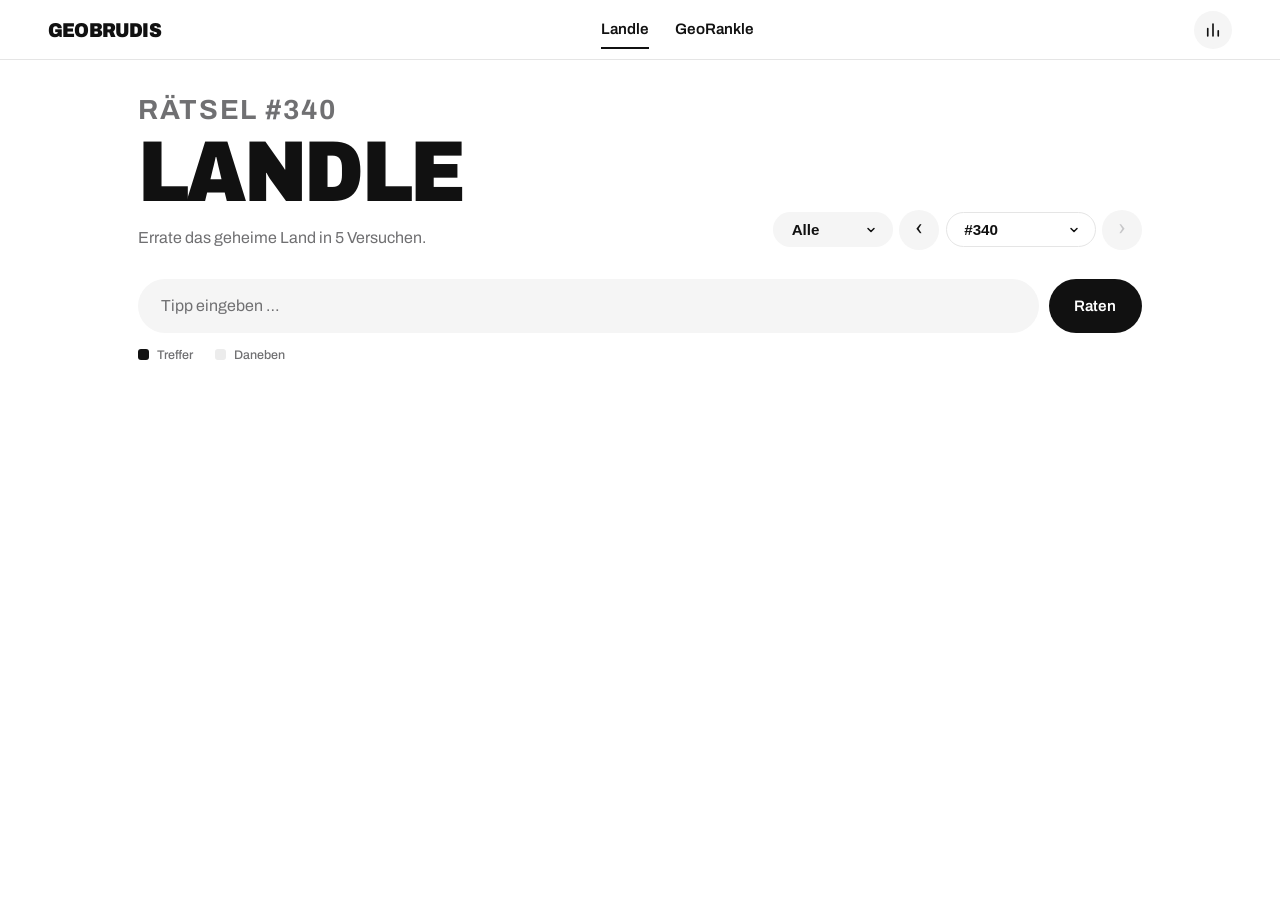
==== geoquiz/index.html @ d14ef923 "Land des Tages heißt jetzt Landle Co-Authored-By: Claude Fable 5.1 <noreply@anthropic.com> Claude-Se" ====
<!doctype html>
<html lang="de">
<head>
<meta charset="utf-8">
<meta name="viewport" content="width=device-width, initial-scale=1, maximum-scale=1, user-scalable=no, viewport-fit=cover">
<title>Geobrudis</title>
<meta name="description" content="Zwei tägliche Geografie-Rätsel: Errate das geheime Land in 5 Versuchen und finde bei GeoRankle die beste Kategorie jedes Landes.">
<link rel="icon" href="data:image/svg+xml,<svg xmlns='http://www.w3.org/2000/svg' viewBox='0 0 100 100'><text y='.9em' font-size='90'>🌍</text></svg>">
<link rel="preconnect" href="https://fonts.googleapis.com">
<link rel="preconnect" href="https://fonts.gstatic.com" crossorigin>
<link rel="stylesheet" href="https://fonts.googleapis.com/css2?family=Archivo:wdth,wght@62..125,400..900&display=swap" media="print" onload="this.media='all'">
<link rel="stylesheet" href="style.css">
</head>
<body>
<header class="top">
  <div class="brand">Geobrudis</div>
  <nav class="tabs" role="tablist">
    <button class="tab active" data-view="daily" role="tab">Landle</button>
    <button class="tab" data-view="rankle" role="tab">GeoRankle</button>
  </nav>
  <div class="top-actions">
    <button class="icon-btn" id="btn-stats" title="Statistik" aria-label="Statistik"><svg width="18" height="18" viewBox="0 0 24 24" fill="none" stroke="currentColor" stroke-width="2.2" stroke-linecap="round"><path d="M5 20V10M12 20V4M19 20v-7"/></svg></button>
  </div>
</header>

<main>
  <!-- ================= Land des Tages ================= -->
  <section id="view-daily" class="view active">
    <div class="view-head">
      <div>
        <h1 class="display"><span id="daily-num" class="num"></span>Landle</h1>
        <p class="sub" id="daily-sub">Errate das geheime Land in 5 Versuchen.</p>
      </div>
      <div class="nav" aria-label="Rätsel-Navigation">
        <select class="nav-pick nav-filter" id="daily-filter" aria-label="Filter">
          <option value="all">Alle</option>
          <option value="solved">Gelöst</option>
          <option value="open">Ungelöst</option>
        </select>
        <button class="nav-btn" id="daily-prev" aria-label="Vorheriges Rätsel">‹</button>
        <select class="nav-pick" id="daily-pick" aria-label="Rätsel wählen"></select>
        <button class="nav-btn" id="daily-next" aria-label="Nächstes Rätsel">›</button>
      </div>
    </div>

    <form id="guess-form" class="guess-form" autocomplete="off" role="search">
      <div class="combo">
        <input id="guess-input" type="search" name="q" placeholder="Tipp eingeben …" aria-label="Tipp" role="combobox" aria-autocomplete="list" autocomplete="off" autocorrect="off" autocapitalize="off" spellcheck="false" enterkeyhint="go" data-lpignore="true" data-1p-ignore data-form-type="other">
        <ul id="suggest" class="suggest" hidden></ul>
      </div>
      <button type="submit" class="primary" id="guess-btn">Raten</button>
    </form>
    <div class="legend">
      <span><i class="sq ok"></i> Treffer</span>
      <span><i class="sq miss"></i> Daneben</span>
    </div>

    <div id="guesses" class="guesses"></div>

    <div id="daily-result" class="result" hidden></div>
  </section>

  <!-- ================= GeoRankle ================= -->
  <section id="view-rankle" class="view">
    <div class="view-head">
      <div>
        <h1 class="display"><span id="rankle-num" class="num"></span>GeoRankle</h1>
        <p class="sub">Wähle für jedes Land die der acht Kategorien, in der es am besten abschneidet.</p>
      </div>
      <div class="nav" aria-label="Rätsel-Navigation">
        <select class="nav-pick nav-filter" id="rankle-filter" aria-label="Filter">
          <option value="all">Alle</option>
          <option value="solved">Gelöst</option>
          <option value="open">Ungelöst</option>
        </select>
        <button class="nav-btn" id="rankle-prev" aria-label="Vorheriges Rätsel">‹</button>
        <select class="nav-pick" id="rankle-pick" aria-label="Rätsel wählen"></select>
        <button class="nav-btn" id="rankle-next" aria-label="Nächstes Rätsel">›</button>
      </div>
    </div>

    <div id="rankle-board" class="rankle-board">
      <div class="rankle-status">
        <div class="rounds" id="rankle-rounds"></div>
        <div class="score"><strong id="rankle-score">0</strong>/ 800 Punkte</div>
      </div>

      <div class="flag-card" id="flag-card">
        <div class="flag-wrap" id="flag-wrap"></div>
        <div class="flag-meta">
          <h2 id="rankle-country" class="display"></h2>
          <p class="muted" id="rankle-country-sub"></p>
        </div>
      </div>

      <div id="cat-grid" class="cat-grid"></div>

    </div>

    <div id="rankle-result" class="result" hidden></div>
  </section>
</main>

<!-- Modals -->
<div class="modal" id="modal-stats" hidden>
  <div class="modal-box">
    <button class="modal-close" data-close>✕</button>
    <div id="stats-content"></div>
  </div>
</div>

<div id="toast" class="toast" hidden></div>

<script src="data.js"></script>
<script src="app.js"></script>
</body>
</html>
---- geoquiz/style.css ----
/* GeoQuiz – Look angelehnt an nike.com: Weiß, Schwarz, Grau, Volt als Akzent,
   große Versal-Headlines, Pill-Buttons, kaum Rahmen, viel Weißraum. */
:root {
  --bg: #ffffff;
  --surface: #f5f5f5;
  --surface2: #ececec;
  --line: #e5e5e5;
  --text: #111111;
  --muted: #707072;
  --volt: #d9ff3d;
  --volt-deep: #c4f000;
  --red: #d33a1a;
  --miss-text: #6e6e73;
  --pill: 999px;
  --r: 12px;
  --font: "Archivo", "Helvetica Now Display", "Helvetica Neue", Helvetica, Arial, sans-serif;
  color-scheme: light;
}

* { box-sizing: border-box; }
html, body { margin: 0; padding: 0; }
html { touch-action: manipulation; -webkit-text-size-adjust: 100%; }
body {
  font-family: var(--font);
  background: var(--bg);
  color: var(--text);
  min-height: 100vh;
  line-height: 1.5;
  font-size: 16px;
  -webkit-font-smoothing: antialiased;
}
button { font: inherit; cursor: pointer; touch-action: manipulation; -webkit-tap-highlight-color: transparent; color: inherit; }
input { font: inherit; }
h1, h2, h3 { margin: 0; text-wrap: balance; }
.muted { color: var(--muted); }
[hidden] { display: none !important; }
:focus-visible { outline: 2px solid var(--text); outline-offset: 3px; }
@media (prefers-reduced-motion: reduce) { *, *::before, *::after { animation: none !important; transition: none !important; } }

/* Typografie ---------------------------------------------------------- */
.display {
  font-weight: 900; text-transform: uppercase; letter-spacing: -.03em; line-height: .92;
  font-variation-settings: "wdth" 88;
}
.eyebrow { font-size: .75rem; font-weight: 600; text-transform: uppercase; letter-spacing: .12em; color: var(--muted); }

/* Header ------------------------------------------------------------- */
.top {
  display: flex; align-items: center; gap: 1.5rem;
  height: 60px; padding: 0 clamp(1rem, 4vw, 3rem);
  background: var(--bg); border-bottom: 1px solid var(--line);
  position: sticky; top: 0; z-index: 10;
}
.brand { font-weight: 900; font-size: 1.25rem; letter-spacing: -.04em; text-transform: uppercase; white-space: nowrap; font-variation-settings: "wdth" 88; }
.tabs { display: flex; gap: 1.6rem; margin: 0 auto; }
.tab {
  border: 0; background: none; padding: .4rem 0; font-weight: 600; font-size: .95rem; white-space: nowrap;
  color: var(--text); position: relative;
}
.tab::after { content: ""; position: absolute; left: 0; right: 0; bottom: -2px; height: 2px; background: var(--text); transform: scaleX(0); transition: transform .18s ease; transform-origin: left; }
.tab:hover::after, .tab.active::after { transform: scaleX(1); }
.top-actions { display: flex; gap: .4rem; }
.icon-btn { border: 0; background: var(--surface); color: var(--text); border-radius: 50%; width: 38px; height: 38px; font-size: 1rem; display: grid; place-items: center; transition: background .15s; }
.icon-btn:hover { background: var(--surface2); }

main { max-width: 1100px; margin: 0 auto; padding: 0 clamp(1rem, 4vw, 3rem) 4rem; }
.view { display: none; }
.view.active { display: block; }

/* Hero je Ansicht ----------------------------------------------------- */
.view-head { display: flex; justify-content: space-between; align-items: flex-end; gap: 1.5rem; flex-wrap: wrap; padding: 2.4rem 0 1.4rem; }
.view-head h1 { font-size: clamp(2.6rem, 8vw, 5.4rem); }
.view-head h1 .num { display: block; font-size: .32em; font-weight: 700; letter-spacing: .06em; color: var(--muted); margin-bottom: .35em; font-variation-settings: "wdth" 100; }
.sub { margin: .8rem 0 0; color: var(--muted); max-width: 46ch; font-size: 1rem; }
.nav { display: flex; align-items: center; gap: .4rem; }
.nav-btn { border: 0; background: var(--surface); color: var(--text); border-radius: 50%; width: 40px; height: 40px; font-size: 1.4rem; line-height: 1; display: grid; place-items: center; padding-bottom: 3px; transition: background .15s; }
.nav-btn:hover:not(:disabled) { background: var(--surface2); }
.nav-btn:disabled { color: #c6c6c8; cursor: not-allowed; }
.nav-pick { appearance: none; -webkit-appearance: none; border: 1.5px solid var(--line); background: var(--bg) url("data:image/svg+xml,%3Csvg xmlns='http://www.w3.org/2000/svg' width='12' height='12' viewBox='0 0 24 24' fill='none' stroke='%23111' stroke-width='3' stroke-linecap='round' stroke-linejoin='round'%3E%3Cpath d='M6 9l6 6 6-6'/%3E%3C/svg%3E") no-repeat right .9rem center; color: var(--text); padding: .5rem 2.2rem .5rem 1.1rem; border-radius: var(--pill); font-weight: 700; font-size: .95rem; cursor: pointer; min-width: 150px; font-variant-numeric: tabular-nums; transition: border-color .15s; }
.nav-pick:hover, .nav-pick:focus { border-color: var(--text); outline: none; }
.nav-filter { min-width: 0; background-color: var(--surface); border-color: transparent; font-weight: 600; }
.nav { flex-wrap: wrap; }
.chip-btn { border: 1.5px solid var(--line); background: var(--bg); color: var(--text); padding: .45rem 1.05rem; border-radius: var(--pill); font-weight: 600; font-size: .9rem; transition: border-color .15s, background .15s, color .15s; }
.chip-btn:hover { border-color: var(--text); }
.chip-btn.active { background: var(--text); border-color: var(--text); color: #fff; }

/* Buttons ------------------------------------------------------------- */
.primary { background: var(--text); color: #fff; border: 0; border-radius: var(--pill); padding: .85rem 1.6rem; font-weight: 600; font-size: .95rem; transition: background .15s, transform .12s; }
.primary:hover { background: #333; }
.primary:active { transform: scale(.98); }
.primary:disabled { background: #cacacb; cursor: not-allowed; }
.ghost { background: var(--bg); color: var(--text); border: 1.5px solid var(--line); border-radius: var(--pill); padding: .8rem 1.5rem; font-weight: 600; font-size: .95rem; transition: border-color .15s; }
.ghost:hover { border-color: var(--text); }

/* Eingabe -------------------------------------------------------------- */
.guess-form { display: flex; gap: .6rem; margin: .4rem 0 .8rem; }
.combo { position: relative; flex: 1; }
#guess-input { width: 100%; font-size: 16px; padding: .9rem 1.4rem; border-radius: var(--pill); border: 1.5px solid transparent; background: var(--surface); color: var(--text); outline: none; transition: background .15s, border-color .15s; }
#guess-input::placeholder { color: var(--muted); }
#guess-input:hover { background: var(--surface2); }
#guess-input:focus { background: var(--bg); border-color: var(--text); }
#guess-input:disabled { background: var(--surface); color: var(--muted); }
#guess-input::-webkit-search-decoration, #guess-input::-webkit-search-cancel-button, #guess-input::-webkit-search-results-button { -webkit-appearance: none; display: none; }
#guess-input:-webkit-autofill, #guess-input:-webkit-autofill:hover, #guess-input:-webkit-autofill:focus { -webkit-box-shadow: 0 0 0 1000px var(--surface) inset; -webkit-text-fill-color: var(--text); caret-color: var(--text); }
.suggest { position: absolute; left: .6rem; right: .6rem; top: calc(100% + 6px); z-index: 20; list-style: none; margin: 0; padding: .4rem; background: var(--bg); border: 1px solid var(--line); border-radius: 16px; box-shadow: 0 12px 32px rgba(0,0,0,.12); max-height: 300px; overflow-y: auto; }
.suggest li { padding: .6rem .9rem; border-radius: 10px; display: flex; gap: .6rem; align-items: center; cursor: pointer; font-weight: 500; }
.suggest li.sel, .suggest li:hover { background: var(--surface); }
.suggest .alias { color: var(--muted); font-size: .85em; margin-left: auto; font-weight: 400; }
.legend { display: flex; flex-wrap: wrap; gap: .4rem 1.4rem; color: var(--muted); font-size: .78rem; font-weight: 500; margin-bottom: 1.6rem; }
.sq { display: inline-block; width: 11px; height: 11px; border-radius: 3px; vertical-align: -1px; margin-right: 5px; }
.sq.ok { background: var(--text); } .sq.miss { background: var(--surface2); }

/* Tipp-Zeilen --------------------------------------------------------- */
.guesses { display: flex; flex-direction: column; gap: 1.4rem; }
.guess { animation: rise .32s cubic-bezier(.2,.7,.2,1); }
@keyframes rise { from { transform: translateY(10px); opacity: 0; } to { transform: none; opacity: 1; } }
.guess-title { display: flex; align-items: baseline; gap: .7rem; margin-bottom: .6rem; font-weight: 700; font-size: 1.15rem; letter-spacing: -.01em; }
.guess-title .mini-flag { width: 34px; height: 24px; border-radius: 3px; overflow: hidden; flex-shrink: 0; align-self: center; box-shadow: 0 0 0 1px rgba(0,0,0,.08); }
.guess-title .mini-flag svg { width: 100%; height: 100%; display: block; }
.guess-title .cap { color: var(--muted); font-weight: 400; font-size: .85rem; }
.cells { display: grid; grid-template-columns: repeat(6, minmax(0, 1fr)); gap: .4rem; }
.cell.wide { grid-column: span 2; }
.cell {
  border-radius: var(--r); padding: .55rem .4rem; min-height: 74px;
  display: flex; flex-direction: column; align-items: center; justify-content: center; text-align: center;
  background: var(--surface); color: var(--miss-text); font-size: .8rem; overflow: hidden;
}
.cell .lbl { font-size: .6rem; font-weight: 600; text-transform: uppercase; letter-spacing: .1em; opacity: .8; margin-bottom: .2rem; }
.cell .val { font-weight: 700; line-height: 1.2; overflow-wrap: anywhere; hyphens: auto; font-variant-numeric: tabular-nums; }
.cell .arrow { font-size: 1.1rem; line-height: 1; margin-top: .15rem; font-weight: 700; }
.cell.ok { background: var(--text); color: #fff; }
.chips { display: flex; flex-wrap: wrap; gap: 4px; justify-content: center; }
.chip { padding: 2px 8px; border-radius: var(--pill); background: rgba(0,0,0,.07); font-size: .7rem; font-weight: 600; white-space: nowrap; }
.cell.ok .chip { background: rgba(255,255,255,.18); }
.chip.hit { background: var(--text); color: #fff; }
.cell.ok .chip.hit { background: #fff; color: var(--text); }
.dot { display: inline-block; width: 9px; height: 9px; border-radius: 50%; margin-right: 4px; vertical-align: -1px; box-shadow: inset 0 0 0 1px rgba(0,0,0,.15); }
@media (max-width: 720px) {
  .cells { grid-template-columns: repeat(4, minmax(0, 1fr)); }
  .cell { min-height: 66px; font-size: .74rem; padding: .5rem .25rem; }
}

/* Ergebnis ------------------------------------------------------------ */
.result { margin-top: 2.4rem; padding: 2.4rem clamp(1rem, 4vw, 3rem); background: var(--surface); border-radius: 24px; animation: rise .35s cubic-bezier(.2,.7,.2,1); }
.result .big-flag { width: 200px; height: 150px; border-radius: 6px; overflow: hidden; margin: 0 auto 1.4rem; box-shadow: 0 16px 40px rgba(0,0,0,.14); }
.result .big-flag svg { width: 100%; height: 100%; display: block; }
.result h2 { text-align: center; font-size: clamp(1.8rem, 5vw, 3rem); }
.result .facts { display: flex; flex-wrap: wrap; justify-content: center; gap: .3rem 1.2rem; color: var(--muted); font-size: .9rem; margin: .9rem 0 1.4rem; }
.result .actions { display: flex; gap: .6rem; flex-wrap: wrap; justify-content: center; }
.countdown { text-align: center; color: var(--muted); margin-top: 1.2rem; font-size: .85rem; }
.countdown strong { color: var(--text); font-variant-numeric: tabular-nums; }

/* Statistik ----------------------------------------------------------- */
.stat-grid { display: grid; grid-template-columns: repeat(auto-fit, minmax(100px, 1fr)); gap: .5rem; margin: 1rem 0 1.6rem; }
.stat-grid div { background: var(--surface); border-radius: var(--r); padding: .9rem .6rem; text-align: center; }
.stat-grid strong { display: block; font-size: 1.8rem; font-weight: 900; letter-spacing: -.03em; line-height: 1; margin-bottom: .3rem; }
.stat-grid span { color: var(--muted); font-size: .72rem; text-transform: uppercase; letter-spacing: .08em; font-weight: 600; }
.dist { display: grid; grid-template-columns: auto 1fr; gap: .35rem .7rem; align-items: center; margin: .6rem 0; font-weight: 600; }
.dist .bar { background: var(--surface2); border-radius: 4px; height: 22px; min-width: 26px; color: var(--text); font-size: .8rem; font-weight: 700; display: flex; align-items: center; justify-content: flex-end; padding-right: 7px; }
.dist .bar.hl { background: var(--volt); }

/* GeoRankle ----------------------------------------------------------- */
.rankle-status { display: flex; justify-content: space-between; align-items: center; margin-bottom: 1.4rem; gap: 1rem; flex-wrap: wrap; }
.rounds { display: flex; gap: .35rem; }
.round-dot { width: 34px; height: 34px; border-radius: 50%; background: var(--surface); display: grid; place-items: center; font-size: .72rem; font-weight: 700; color: var(--muted); font-variant-numeric: tabular-nums; }
.round-dot.cur { background: var(--bg); box-shadow: inset 0 0 0 2px var(--text); color: var(--text); }
.round-dot.g { background: var(--text); color: #fff; }
.round-dot.y { background: var(--volt); color: var(--text); }
.round-dot.r { background: var(--red); color: #fff; }
.score { font-size: .9rem; font-weight: 600; color: var(--muted); }
.score strong { font-size: 1.9rem; font-weight: 900; letter-spacing: -.03em; color: var(--text); margin: 0 .2rem; font-variant-numeric: tabular-nums; }
.flag-card { display: flex; align-items: center; gap: clamp(1.2rem, 4vw, 3rem); margin-bottom: 1.6rem; }
.flag-wrap { width: 300px; max-width: 48%; aspect-ratio: 4 / 3; border-radius: 8px; overflow: hidden; flex-shrink: 0; box-shadow: 0 20px 50px rgba(0,0,0,.16); background: #000; }
.flag-wrap svg { width: 100%; height: 100%; display: block; }
.flag-meta h2 { font-size: clamp(2rem, 6vw, 4rem); }
.flag-meta p { margin: .6rem 0 0; }
.cat-grid { display: grid; grid-template-columns: repeat(auto-fill, minmax(160px, 1fr)); gap: .5rem; }
.cat {
  background: var(--bg); border: 1.5px solid var(--line); border-radius: var(--r); padding: .75rem .85rem; text-align: left;
  display: flex; flex-direction: column; gap: .15rem; min-height: 64px; transition: border-color .15s, background .15s;
}
.cat:hover:not(:disabled) { border-color: var(--text); }
.cat:disabled { cursor: not-allowed; background: var(--surface); border-color: transparent; color: var(--miss-text); }
.cat .cn { font-weight: 700; font-size: .92rem; overflow-wrap: anywhere; hyphens: auto; }
.cat { -webkit-touch-callout: none; user-select: none; -webkit-user-select: none; }
.cat-tip { position: fixed; z-index: 70; background: var(--text); color: #fff; padding: .55rem .8rem; border-radius: 10px; font-size: .82rem; line-height: 1.35; box-shadow: 0 10px 30px rgba(0,0,0,.25); pointer-events: none; animation: rise .15s ease; }
.cat .cd { color: var(--muted); font-size: .72rem; }
.cat:disabled .cd { color: var(--miss-text); }
.cat.used .cn { text-decoration: line-through; }
.reveal { margin-top: 1.6rem; padding-top: 1.4rem; border-top: 1px solid var(--line); animation: rise .3s cubic-bezier(.2,.7,.2,1); }
.reveal .headline { display: flex; align-items: center; gap: 1.2rem; flex-wrap: wrap; margin-bottom: 1rem; }
.pts { font-size: 2.2rem; font-weight: 900; letter-spacing: -.03em; padding: .3rem 1rem; border-radius: var(--r); background: var(--surface); font-variant-numeric: tabular-nums; }
.pts.g { background: var(--text); color: #fff; } .pts.y { background: var(--volt); } .pts.r { background: var(--red); color: #fff; }
.rank-table { width: 100%; border-collapse: collapse; font-size: .88rem; }
.rank-table td, .rank-table th { padding: .5rem .6rem; border-bottom: 1px solid var(--line); text-align: left; }
.rank-table th { color: var(--muted); font-weight: 600; font-size: .68rem; text-transform: uppercase; letter-spacing: .1em; }
.rank-table tr.pick { background: var(--surface); }
.rank-table tr.best { background: var(--volt); }
.rank-table tr.used td { color: var(--miss-text); text-decoration: line-through; }
.rank-table .r { font-weight: 800; white-space: nowrap; font-variant-numeric: tabular-nums; }
.rank-table .v { text-align: right; white-space: nowrap; font-variant-numeric: tabular-nums; }
.table-wrap { overflow: auto; max-height: 360px; border-radius: var(--r); border: 1px solid var(--line); margin: .8rem 0; }
.rounds-summary { display: grid; grid-template-columns: repeat(auto-fill, minmax(230px, 1fr)); gap: .5rem; margin: 1.2rem 0; }
.rs { background: var(--bg); border-radius: var(--r); padding: .7rem .8rem; display: flex; gap: .7rem; align-items: center; }
.rs .mini-flag { width: 44px; height: 33px; border-radius: 3px; overflow: hidden; flex-shrink: 0; box-shadow: 0 0 0 1px rgba(0,0,0,.08); }
.rs .mini-flag svg { width: 100%; height: 100%; display: block; }
.rs .rs-body { font-size: .8rem; line-height: 1.3; min-width: 0; color: var(--muted); }
.rs .rs-body strong { display: block; color: var(--text); }
.rs .rs-pts { margin-left: auto; font-weight: 900; font-size: 1.3rem; letter-spacing: -.02em; font-variant-numeric: tabular-nums; }
.rs-pts.g { color: var(--text); } .rs-pts.y { color: var(--volt-deep); } .rs-pts.r { color: var(--red); }

/* Modals / Toast / Footer -------------------------------------------- */
.modal { position: fixed; inset: 0; background: rgba(17,17,17,.45); display: flex; align-items: center; justify-content: center; z-index: 50; padding: 1rem; }
.modal-box { background: var(--bg); border-radius: 24px; padding: 2rem; max-width: 580px; width: 100%; max-height: 90vh; overflow-y: auto; position: relative; box-shadow: 0 30px 80px rgba(0,0,0,.25); }
.modal-box h2 { font-size: 1.6rem; font-weight: 900; letter-spacing: -.03em; text-transform: uppercase; margin-bottom: .8rem; }
.modal-box p, .modal-box li { color: #333; font-size: .95rem; }
.modal-close { position: absolute; top: 1rem; right: 1rem; border: 0; background: var(--surface); border-radius: 50%; width: 36px; height: 36px; }
.toast { position: fixed; bottom: 1.5rem; left: 50%; transform: translateX(-50%); background: var(--text); color: #fff; padding: .7rem 1.2rem; border-radius: var(--pill); font-weight: 600; z-index: 60; box-shadow: 0 10px 30px rgba(0,0,0,.2); }

@media (max-width: 600px) {
  .top { height: auto; flex-wrap: wrap; gap: .6rem 1rem; padding: .7rem 1rem; }
  .brand { order: 1; }
  .top-actions { order: 2; margin-left: auto; }
  .tabs { order: 3; width: 100%; margin: 0; gap: 1.4rem; }
  .view-head { padding-top: 1.6rem; }
  .result { padding: 1.8rem 1.2rem; border-radius: 18px; }
  .nav { gap: .3rem; }
  .nav-btn { width: 36px; height: 36px; }
  .nav-pick { min-width: 0; padding: .45rem 1.9rem .45rem .9rem; background-position: right .7rem center; }
  .nav-pick:not(.nav-filter) { min-width: 108px; }

  /* GeoRankle: Flagge, Name und die 8 Kategorien nach dem Scrollen auf einen Blick */
  .rankle-status { margin-bottom: .8rem; }
  .round-dot { width: 28px; height: 28px; font-size: .65rem; }
  .flag-card { flex-direction: column; align-items: flex-start; gap: .8rem; margin-bottom: 1rem; }
  .flag-wrap { width: 56%; max-width: 56%; box-shadow: 0 10px 26px rgba(0,0,0,.14); }
  .flag-meta h2 { font-size: 1.9rem; }
  .flag-meta p { font-size: .85rem; margin-top: .25rem; }
  .cat-grid { grid-template-columns: repeat(2, minmax(0, 1fr)); gap: .45rem; }
  .cat { min-height: 0; padding: .6rem .75rem; justify-content: center; }
  .cat .cn { font-size: .88rem; line-height: 1.25; }
  .cat .cd { display: none; }
}
}
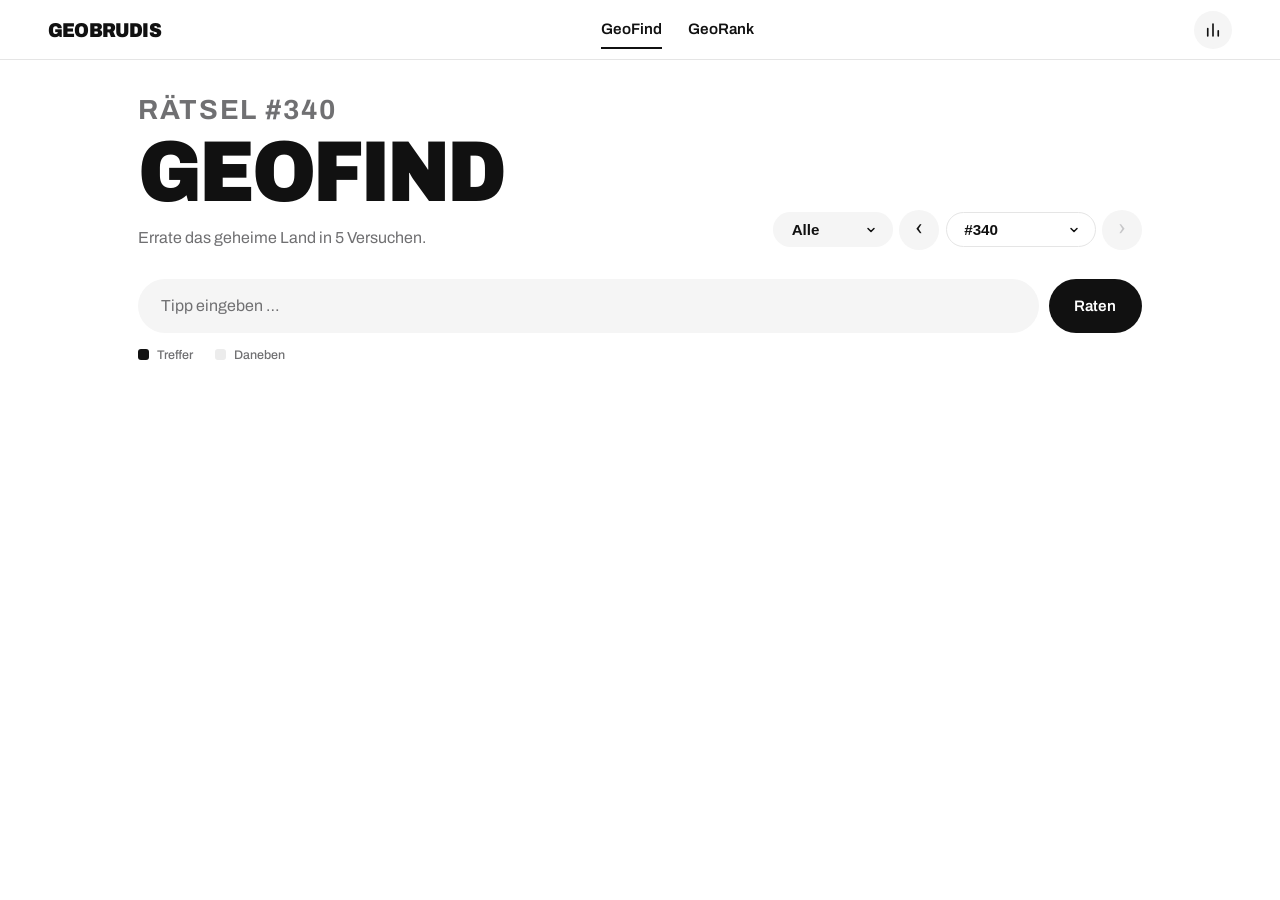
==== commit a3859b00: "Spiele heißen jetzt GeoFind und GeoRank Co-Authored-By: Claude Fable 5.1 <noreply@anthropic.com> Cla" ====
--- a/geoquiz/index.html
+++ b/geoquiz/index.html
@@ -4,7 +4,7 @@
 <meta charset="utf-8">
 <meta name="viewport" content="width=device-width, initial-scale=1, maximum-scale=1, user-scalable=no, viewport-fit=cover">
 <title>Geobrudis</title>
-<meta name="description" content="Zwei tägliche Geografie-Rätsel: Errate das geheime Land in 5 Versuchen und finde bei GeoRankle die beste Kategorie jedes Landes.">
+<meta name="description" content="Zwei tägliche Geografie-Rätsel: Errate das geheime Land in 5 Versuchen und finde bei GeoRank die beste Kategorie jedes Landes.">
 <link rel="icon" href="data:image/svg+xml,<svg xmlns='http://www.w3.org/2000/svg' viewBox='0 0 100 100'><text y='.9em' font-size='90'>🌍</text></svg>">
 <link rel="preconnect" href="https://fonts.googleapis.com">
 <link rel="preconnect" href="https://fonts.gstatic.com" crossorigin>
@@ -15,8 +15,8 @@
 <header class="top">
   <div class="brand">Geobrudis</div>
   <nav class="tabs" role="tablist">
-    <button class="tab active" data-view="daily" role="tab">Landle</button>
-    <button class="tab" data-view="rankle" role="tab">GeoRankle</button>
+    <button class="tab active" data-view="daily" role="tab">GeoFind</button>
+    <button class="tab" data-view="rankle" role="tab">GeoRank</button>
   </nav>
   <div class="top-actions">
     <button class="icon-btn" id="btn-stats" title="Statistik" aria-label="Statistik"><svg width="18" height="18" viewBox="0 0 24 24" fill="none" stroke="currentColor" stroke-width="2.2" stroke-linecap="round"><path d="M5 20V10M12 20V4M19 20v-7"/></svg></button>
@@ -28,7 +28,7 @@
   <section id="view-daily" class="view active">
     <div class="view-head">
       <div>
-        <h1 class="display"><span id="daily-num" class="num"></span>Landle</h1>
+        <h1 class="display"><span id="daily-num" class="num"></span>GeoFind</h1>
         <p class="sub" id="daily-sub">Errate das geheime Land in 5 Versuchen.</p>
       </div>
       <div class="nav" aria-label="Rätsel-Navigation">
@@ -64,7 +64,7 @@
   <section id="view-rankle" class="view">
     <div class="view-head">
       <div>
-        <h1 class="display"><span id="rankle-num" class="num"></span>GeoRankle</h1>
+        <h1 class="display"><span id="rankle-num" class="num"></span>GeoRank</h1>
         <p class="sub">Wähle für jedes Land die der acht Kategorien, in der es am besten abschneidet.</p>
       </div>
       <div class="nav" aria-label="Rätsel-Navigation">
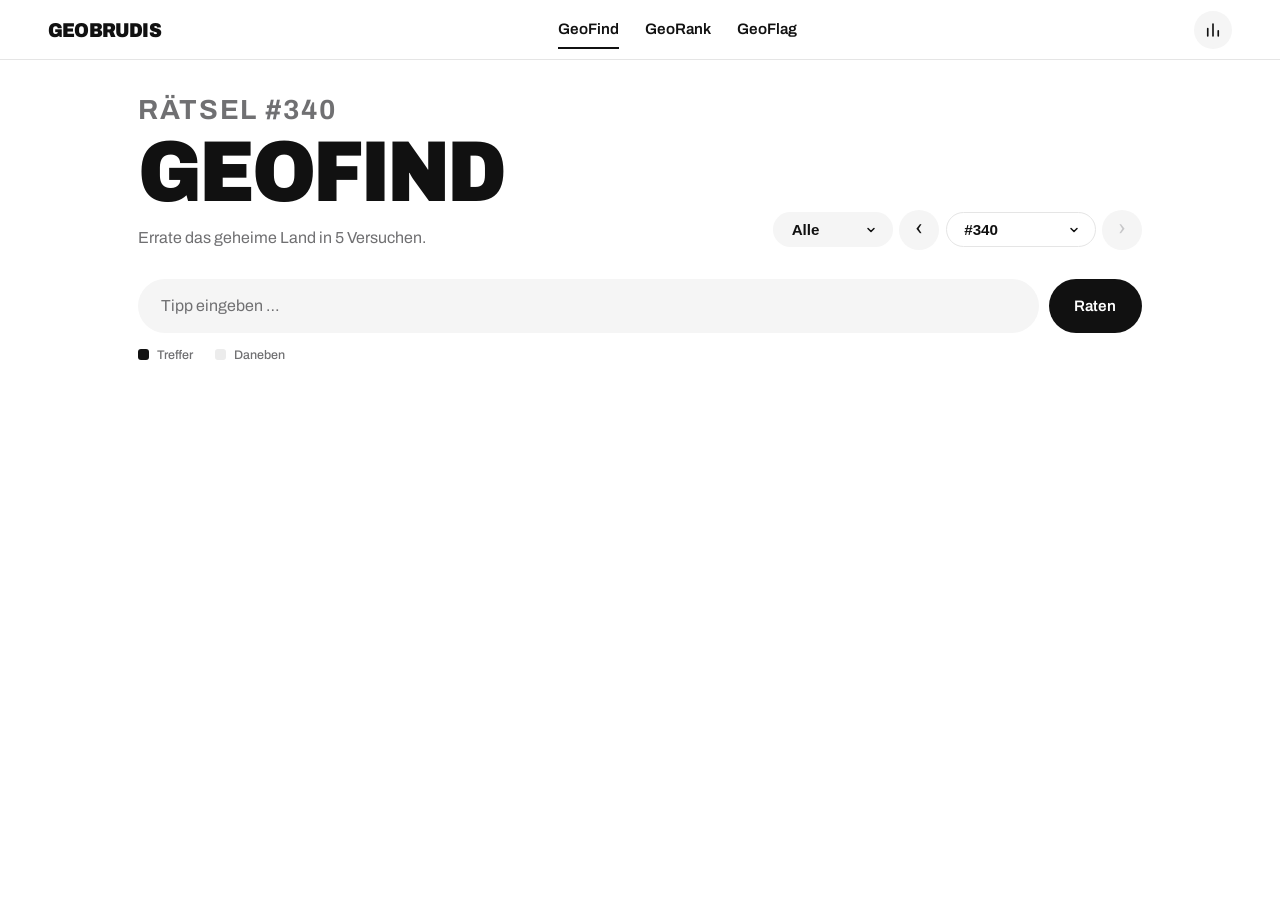
==== commit 1ad7ffca: "GeoFlag: drittes Spiel, 10 Flaggen je vier Länder zur Auswahl Ablenker aus demselben Kontinent mit ä" ====
--- a/geoquiz/index.html
+++ b/geoquiz/index.html
@@ -4,7 +4,7 @@
 <meta charset="utf-8">
 <meta name="viewport" content="width=device-width, initial-scale=1, maximum-scale=1, user-scalable=no, viewport-fit=cover">
 <title>Geobrudis</title>
-<meta name="description" content="Zwei tägliche Geografie-Rätsel: Errate das geheime Land in 5 Versuchen und finde bei GeoRank die beste Kategorie jedes Landes.">
+<meta name="description" content="Drei tägliche Geografie-Rätsel: Errate das geheime Land in 5 Versuchen und finde bei GeoRank die beste Kategorie jedes Landes.">
 <link rel="icon" href="data:image/svg+xml,<svg xmlns='http://www.w3.org/2000/svg' viewBox='0 0 100 100'><text y='.9em' font-size='90'>🌍</text></svg>">
 <link rel="preconnect" href="https://fonts.googleapis.com">
 <link rel="preconnect" href="https://fonts.gstatic.com" crossorigin>
@@ -17,6 +17,7 @@
   <nav class="tabs" role="tablist">
     <button class="tab active" data-view="daily" role="tab">GeoFind</button>
     <button class="tab" data-view="rankle" role="tab">GeoRank</button>
+    <button class="tab" data-view="flag" role="tab">GeoFlag</button>
   </nav>
   <div class="top-actions">
     <button class="icon-btn" id="btn-stats" title="Statistik" aria-label="Statistik"><svg width="18" height="18" viewBox="0 0 24 24" fill="none" stroke="currentColor" stroke-width="2.2" stroke-linecap="round"><path d="M5 20V10M12 20V4M19 20v-7"/></svg></button>
@@ -65,7 +66,7 @@
     <div class="view-head">
       <div>
         <h1 class="display"><span id="rankle-num" class="num"></span>GeoRank</h1>
-        <p class="sub">Wähle für jedes Land die der acht Kategorien, in der es am besten abschneidet.</p>
+        <p class="sub">Welche Kategorie ist die Stärke des Landes?</p>
       </div>
       <div class="nav" aria-label="Rätsel-Navigation">
         <select class="nav-pick nav-filter" id="rankle-filter" aria-label="Filter">
@@ -99,6 +100,43 @@
 
     <div id="rankle-result" class="result" hidden></div>
   </section>
+
+  <!-- ================= GeoFlag ================= -->
+  <section id="view-flag" class="view">
+    <div class="view-head">
+      <div>
+        <h1 class="display"><span id="flag-num" class="num"></span>GeoFlag</h1>
+        <p class="sub">Welches Land gehört zur Flagge?</p>
+      </div>
+      <div class="nav" aria-label="Rätsel-Navigation">
+        <select class="nav-pick nav-filter" id="flag-filter" aria-label="Filter">
+          <option value="all">Alle</option>
+          <option value="solved">Gelöst</option>
+          <option value="open">Ungelöst</option>
+        </select>
+        <button class="nav-btn" id="flag-prev" aria-label="Vorheriges Rätsel">‹</button>
+        <select class="nav-pick" id="flag-pick" aria-label="Rätsel wählen"></select>
+        <button class="nav-btn" id="flag-next" aria-label="Nächstes Rätsel">›</button>
+      </div>
+    </div>
+
+    <div id="flag-board">
+      <div class="rankle-status">
+        <div class="rounds" id="flag-rounds"></div>
+        <div class="score"><strong id="flag-score">0</strong>/ 10 richtig</div>
+      </div>
+      <div class="flag-card flag-quiz">
+        <div class="flag-wrap" id="flag-quiz-wrap"></div>
+        <div class="flag-meta">
+          <h2 id="flag-quiz-title" class="display">Runde 1</h2>
+          <p class="muted" id="flag-quiz-sub"></p>
+        </div>
+      </div>
+      <div id="flag-answers" class="answers"></div>
+    </div>
+
+    <div id="flag-result" class="result" hidden></div>
+  </section>
 </main>
 
 <!-- Modals -->
--- a/geoquiz/style.css
+++ b/geoquiz/style.css
@@ -209,6 +209,30 @@
 .rs .rs-pts { margin-left: auto; font-weight: 900; font-size: 1.3rem; letter-spacing: -.02em; font-variant-numeric: tabular-nums; }
 .rs-pts.g { color: var(--text); } .rs-pts.y { color: var(--volt-deep); } .rs-pts.r { color: var(--red); }
 
+/* GeoFlag ------------------------------------------------------------- */
+.answers { display: grid; grid-template-columns: repeat(2, minmax(0, 1fr)); gap: .5rem; }
+.ans { background: var(--bg); border: 1.5px solid var(--line); border-radius: var(--r); padding: .95rem 1rem; text-align: left; font-weight: 700; font-size: 1rem; transition: border-color .15s, background .15s, color .15s; }
+.ans:hover:not(:disabled) { border-color: var(--text); }
+.ans:disabled { cursor: default; }
+.ans.right { background: var(--text); border-color: var(--text); color: #fff; }
+.ans.wrong { background: var(--red); border-color: var(--red); color: #fff; }
+.ans.dim { color: var(--miss-text); background: var(--surface); border-color: transparent; }
+.flag-quiz .flag-wrap { background: #fff; }
+.fr { background: var(--bg); border-radius: var(--r); padding: .7rem .8rem; display: flex; gap: .7rem; align-items: center; }
+.fr .mini-flag { width: 44px; height: 33px; border-radius: 3px; overflow: hidden; flex-shrink: 0; box-shadow: 0 0 0 1px rgba(0,0,0,.08); }
+.fr .mini-flag svg { width: 100%; height: 100%; display: block; }
+.fr .fr-body { font-size: .85rem; line-height: 1.3; min-width: 0; color: var(--muted); }
+.fr .fr-body strong { display: block; color: var(--text); }
+.fr .fr-mark { margin-left: auto; font-weight: 900; font-size: 1.2rem; }
+.fr-mark.g { color: var(--text); } .fr-mark.r { color: var(--red); }
+@media (max-width: 600px) {
+  .flag-quiz { flex-direction: row; align-items: center; gap: .9rem; }
+  .flag-quiz .flag-wrap { width: 46%; max-width: 46%; }
+  .flag-quiz h2 { font-size: 1.5rem; }
+  .answers { grid-template-columns: 1fr; gap: .45rem; }
+  .ans { padding: .8rem .9rem; font-size: .95rem; }
+}
+
 /* Modals / Toast / Footer -------------------------------------------- */
 .modal { position: fixed; inset: 0; background: rgba(17,17,17,.45); display: flex; align-items: center; justify-content: center; z-index: 50; padding: 1rem; }
 .modal-box { background: var(--bg); border-radius: 24px; padding: 2rem; max-width: 580px; width: 100%; max-height: 90vh; overflow-y: auto; position: relative; box-shadow: 0 30px 80px rgba(0,0,0,.25); }
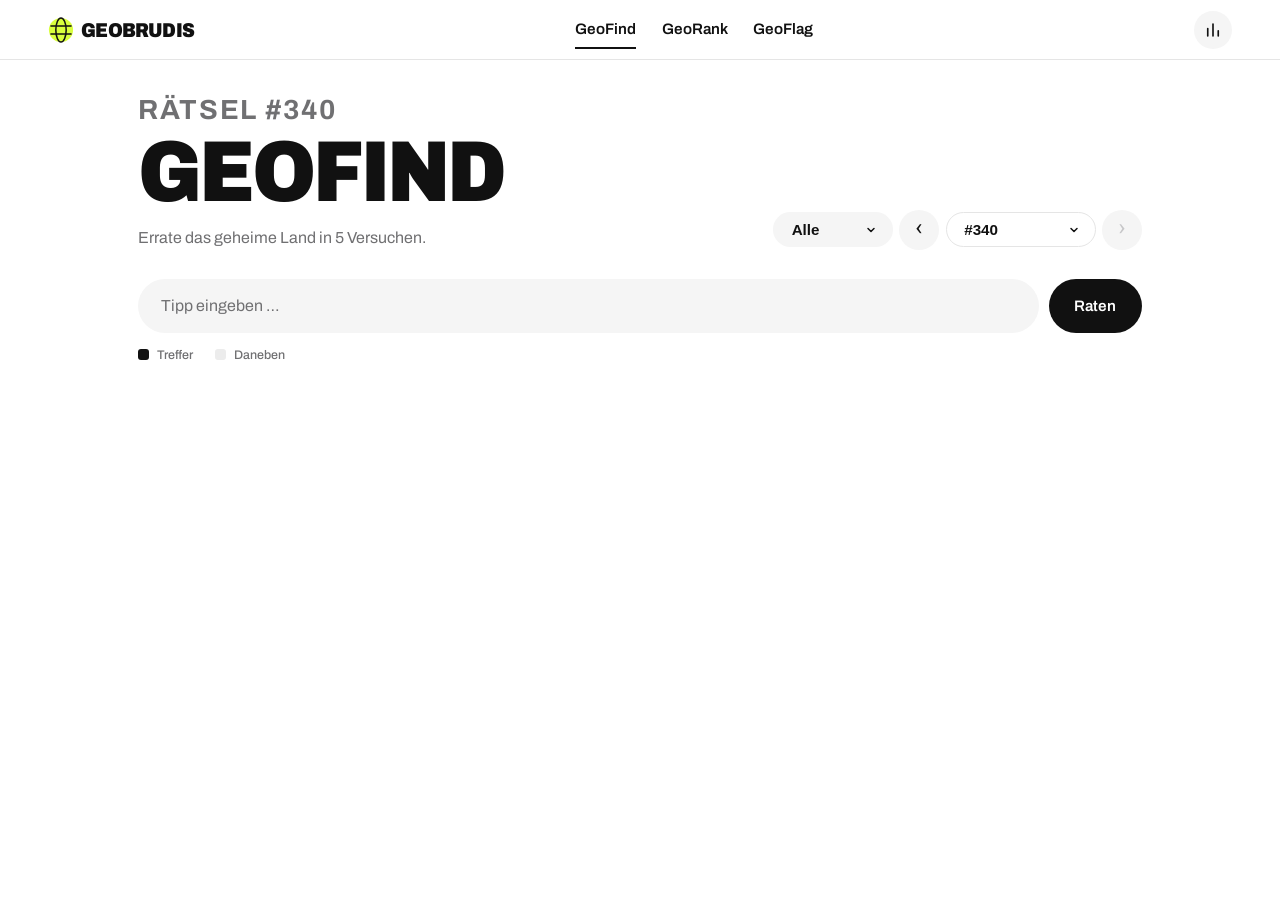
==== commit c8ce9976: "Neues Logo: Volt-Globus als App-Icon und Marke im Header Das App-Icon zeigt jetzt einen flaechigen V" ====
--- a/geoquiz/index.html
+++ b/geoquiz/index.html
@@ -5,7 +5,16 @@
 <meta name="viewport" content="width=device-width, initial-scale=1, maximum-scale=1, user-scalable=no, viewport-fit=cover">
 <title>Geobrudis</title>
 <meta name="description" content="Drei tägliche Geografie-Rätsel: Errate das geheime Land in 5 Versuchen und finde bei GeoRank die beste Kategorie jedes Landes.">
-<link rel="icon" href="data:image/svg+xml,<svg xmlns='http://www.w3.org/2000/svg' viewBox='0 0 100 100'><text y='.9em' font-size='90'>🌍</text></svg>">
+<link rel="icon" href="icon.svg" type="image/svg+xml">
+<link rel="icon" href="apple-touch-icon.png" sizes="180x180">
+<link rel="apple-touch-icon" href="apple-touch-icon.png">
+<link rel="manifest" href="manifest.webmanifest">
+<meta name="theme-color" content="#ffffff">
+<meta name="apple-mobile-web-app-title" content="Geobrudis">
+<meta name="application-name" content="Geobrudis">
+<meta name="apple-mobile-web-app-capable" content="yes">
+<meta name="mobile-web-app-capable" content="yes">
+<meta name="apple-mobile-web-app-status-bar-style" content="default">
 <link rel="preconnect" href="https://fonts.googleapis.com">
 <link rel="preconnect" href="https://fonts.gstatic.com" crossorigin>
 <link rel="stylesheet" href="https://fonts.googleapis.com/css2?family=Archivo:wdth,wght@62..125,400..900&display=swap" media="print" onload="this.media='all'">
@@ -13,7 +22,11 @@
 </head>
 <body>
 <header class="top">
-  <div class="brand">Geobrudis</div>
+  <div class="brand">
+    <img class="brand-logo" src="logo.svg" alt="Geobrudis" onload="this.closest('.brand').classList.add('has-logo')" onerror="this.remove()">
+    <span class="brand-mark" aria-hidden="true"><svg viewBox="0 0 512 512" width="26" height="26"><circle cx="256" cy="256" r="238" fill="#d9ff3d"/><g fill="none" stroke="#111111" stroke-width="30" stroke-linecap="round"><path d="M58 178h396M58 334h396"/><ellipse cx="256" cy="256" rx="102" ry="238"/></g></svg></span>
+    <span class="brand-text">Geobrudis</span>
+  </div>
   <nav class="tabs" role="tablist">
     <button class="tab active" data-view="daily" role="tab">GeoFind</button>
     <button class="tab" data-view="rankle" role="tab">GeoRank</button>
@@ -56,9 +69,9 @@
       <span><i class="sq miss"></i> Daneben</span>
     </div>
 
+    <div id="daily-result" class="result" hidden></div>
+
     <div id="guesses" class="guesses"></div>
-
-    <div id="daily-result" class="result" hidden></div>
   </section>
 
   <!-- ================= GeoRankle ================= -->
--- a/geoquiz/style.css
+++ b/geoquiz/style.css
@@ -51,7 +51,14 @@
   background: var(--bg); border-bottom: 1px solid var(--line);
   position: sticky; top: 0; z-index: 10;
 }
-.brand { font-weight: 900; font-size: 1.25rem; letter-spacing: -.04em; text-transform: uppercase; white-space: nowrap; font-variation-settings: "wdth" 88; }
+.brand { display: flex; align-items: center; font-weight: 900; font-size: 1.25rem; letter-spacing: -.04em; text-transform: uppercase; white-space: nowrap; font-variation-settings: "wdth" 88; }
+/* Liegt geoquiz/logo.svg (oder .png/.webp) vor, ersetzt es den Schriftzug */
+.brand-logo { display: none; height: 30px; width: auto; max-width: 180px; }
+.brand-mark { display: flex; margin-right: .45rem; }
+.brand-mark svg { display: block; }
+.brand.has-logo .brand-mark { display: none; }
+.brand.has-logo .brand-logo { display: block; }
+.brand.has-logo .brand-text { display: none; }
 .tabs { display: flex; gap: 1.6rem; margin: 0 auto; }
 .tab {
   border: 0; background: none; padding: .4rem 0; font-weight: 600; font-size: .95rem; white-space: nowrap;
@@ -62,6 +69,12 @@
 .top-actions { display: flex; gap: .4rem; }
 .icon-btn { border: 0; background: var(--surface); color: var(--text); border-radius: 50%; width: 38px; height: 38px; font-size: 1rem; display: grid; place-items: center; transition: background .15s; }
 .icon-btn:hover { background: var(--surface2); }
+
+/* Als Homescreen-App (iOS standalone) Platz für Statusleiste und Home-Indikator */
+@supports (padding: env(safe-area-inset-top)) {
+  .top { padding-top: env(safe-area-inset-top); height: calc(60px + env(safe-area-inset-top)); }
+  main { padding-bottom: calc(4rem + env(safe-area-inset-bottom)); }
+}
 
 main { max-width: 1100px; margin: 0 auto; padding: 0 clamp(1rem, 4vw, 3rem) 4rem; }
 .view { display: none; }
@@ -141,6 +154,7 @@
 }
 
 /* Ergebnis ------------------------------------------------------------ */
+#daily-result { margin: 0 0 1.8rem; }
 .result { margin-top: 2.4rem; padding: 2.4rem clamp(1rem, 4vw, 3rem); background: var(--surface); border-radius: 24px; animation: rise .35s cubic-bezier(.2,.7,.2,1); }
 .result .big-flag { width: 200px; height: 150px; border-radius: 6px; overflow: hidden; margin: 0 auto 1.4rem; box-shadow: 0 16px 40px rgba(0,0,0,.14); }
 .result .big-flag svg { width: 100%; height: 100%; display: block; }
@@ -209,6 +223,27 @@
 .rs .rs-pts { margin-left: auto; font-weight: 900; font-size: 1.3rem; letter-spacing: -.02em; font-variant-numeric: tabular-nums; }
 .rs-pts.g { color: var(--text); } .rs-pts.y { color: var(--volt-deep); } .rs-pts.r { color: var(--red); }
 
+/* Weltranking-Panel im GeoRank-Ergebnis --------------------------------- */
+.rank-link { border: 0; background: none; padding: 0; font: inherit; color: inherit; text-decoration: underline; text-decoration-color: var(--line); text-underline-offset: 3px; cursor: pointer; text-align: left; }
+.rank-link:hover, .rank-link.open { text-decoration-color: var(--text); color: var(--text); }
+.rank-link.open { font-weight: 700; }
+.rank-panel { background: var(--bg); border-radius: var(--r); padding: .9rem 1rem; margin: .2rem 0 1rem; animation: rise .25s cubic-bezier(.2,.7,.2,1); }
+.rank-panel-head { display: flex; align-items: center; gap: .7rem; flex-wrap: wrap; margin-bottom: .6rem; }
+.rank-panel-head strong { font-size: 1.05rem; }
+.rank-panel-head .muted { font-size: .8rem; }
+.rank-panel-head .icon-btn.small { margin-left: auto; width: 32px; height: 32px; font-size: .9rem; }
+.rank-search { width: 100%; font-size: 16px; padding: .55rem .9rem; margin-bottom: .5rem; border-radius: var(--pill); border: 1.5px solid transparent; background: var(--surface); color: var(--text); outline: none; }
+.rank-search:focus { background: var(--bg); border-color: var(--text); }
+.rank-search::-webkit-search-decoration, .rank-search::-webkit-search-cancel-button { -webkit-appearance: none; display: none; }
+.rank-list { position: relative; max-height: 360px; overflow-y: auto; border: 1px solid var(--line); border-radius: 10px; font-size: .88rem; font-variant-numeric: tabular-nums; }
+.rank-row { display: grid; grid-template-columns: 3.4rem 1fr auto; gap: .6rem; padding: .35rem .7rem; border-bottom: 1px solid var(--line); align-items: center; }
+.rank-row:last-child { border-bottom: 0; }
+.rank-no { font-weight: 800; color: var(--muted); }
+.rank-val { color: var(--muted); white-space: nowrap; }
+.rank-row.peer { background: var(--surface); }
+.rank-row.me { background: var(--text); color: #fff; font-weight: 700; }
+.rank-row.me .rank-no, .rank-row.me .rank-val { color: #fff; }
+
 /* GeoFlag ------------------------------------------------------------- */
 .answers { display: grid; grid-template-columns: repeat(2, minmax(0, 1fr)); gap: .5rem; }
 .ans { background: var(--bg); border: 1.5px solid var(--line); border-radius: var(--r); padding: .95rem 1rem; text-align: left; font-weight: 700; font-size: 1rem; transition: border-color .15s, background .15s, color .15s; }
@@ -226,11 +261,11 @@
 .fr .fr-mark { margin-left: auto; font-weight: 900; font-size: 1.2rem; }
 .fr-mark.g { color: var(--text); } .fr-mark.r { color: var(--red); }
 @media (max-width: 600px) {
-  .flag-quiz { flex-direction: row; align-items: center; gap: .9rem; }
-  .flag-quiz .flag-wrap { width: 46%; max-width: 46%; }
-  .flag-quiz h2 { font-size: 1.5rem; }
-  .answers { grid-template-columns: 1fr; gap: .45rem; }
-  .ans { padding: .8rem .9rem; font-size: .95rem; }
+  .flag-card.flag-quiz { flex-direction: row; align-items: center; gap: .9rem; }
+  .flag-card.flag-quiz .flag-wrap { width: 46%; max-width: 46%; }
+  .flag-card.flag-quiz h2 { font-size: 1.5rem; }
+  .answers { grid-template-columns: repeat(2, minmax(0, 1fr)); gap: .4rem; }
+  .ans { padding: .7rem .75rem; font-size: .88rem; line-height: 1.25; overflow-wrap: anywhere; hyphens: auto; }
 }
 
 /* Modals / Toast / Footer -------------------------------------------- */
@@ -242,8 +277,10 @@
 .toast { position: fixed; bottom: 1.5rem; left: 50%; transform: translateX(-50%); background: var(--text); color: #fff; padding: .7rem 1.2rem; border-radius: var(--pill); font-weight: 600; z-index: 60; box-shadow: 0 10px 30px rgba(0,0,0,.2); }
 
 @media (max-width: 600px) {
-  .top { height: auto; flex-wrap: wrap; gap: .6rem 1rem; padding: .7rem 1rem; }
+  .top { height: auto; flex-wrap: wrap; gap: .6rem 1rem; padding: calc(.7rem + env(safe-area-inset-top, 0px)) 1rem .7rem; }
   .brand { order: 1; }
+  .brand-logo { height: 26px; max-width: 150px; }
+  .brand-mark svg { width: 23px; height: 23px; }
   .top-actions { order: 2; margin-left: auto; }
   .tabs { order: 3; width: 100%; margin: 0; gap: 1.4rem; }
   .view-head { padding-top: 1.6rem; }
